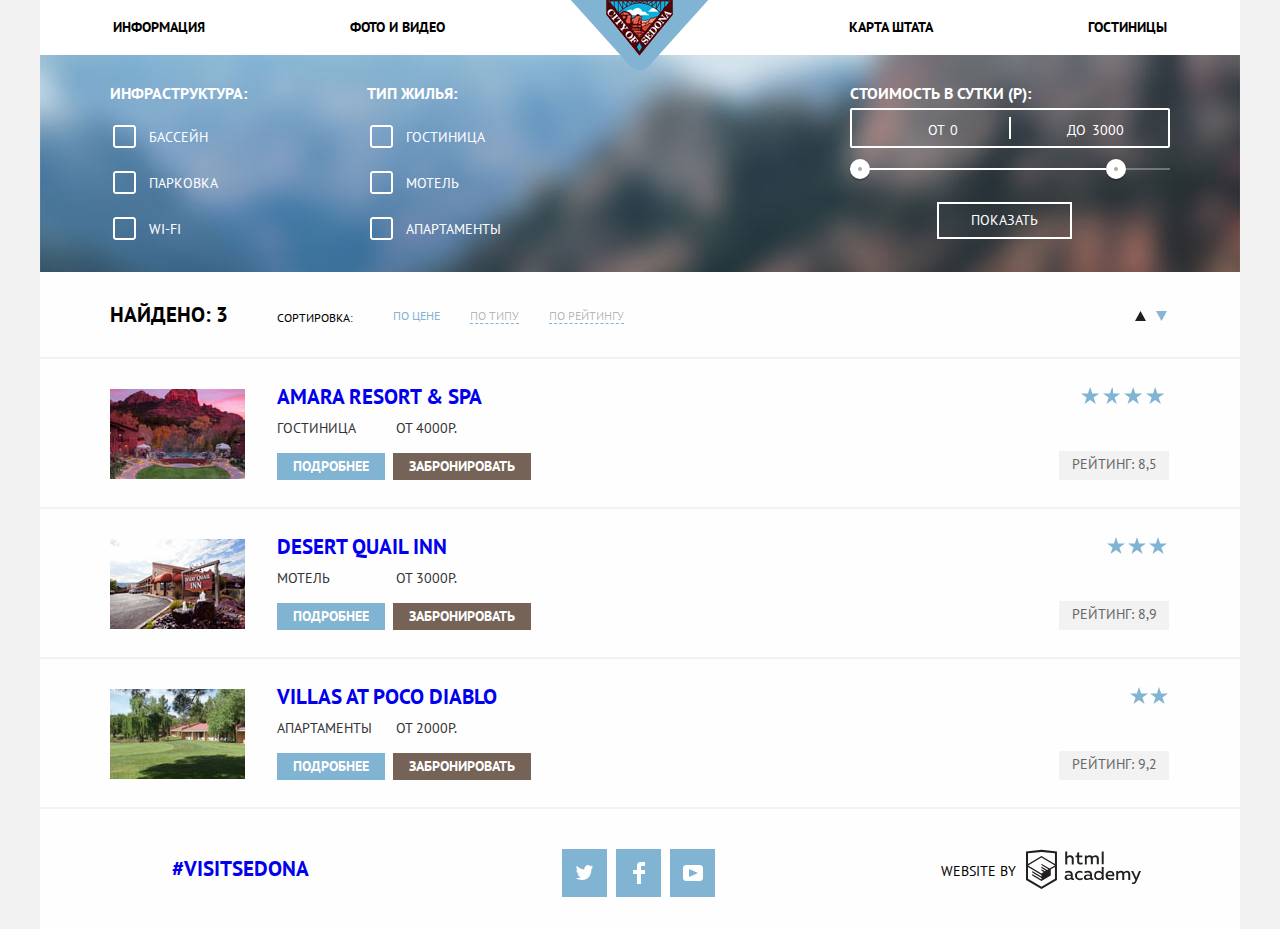
==== inner.html @ d3da5cb1 "добавил кнопку,в футере исправил,стрелку и звезды поправил" ====
<!DOCTYPE html>
  <html lang="ru">
       <head>
          <meta charset="utf-8">
           <title>HTML Academy: Седона</title>
           <link  type="text/css" href="https://fonts.googleapis.com/css?family=PT+Sans:400,700&amp;subset=cyrillic-ext" rel="stylesheet">
           <link  href="normalize/normalize.css" rel="stylesheet">
           <link  href="css/main.css" rel="stylesheet">
       </head>

      <body>
       <div class="wrapper">
        <header class="main-header">
       	 <h2 class="visually-hidden">Меню сайта</h2>
         <nav class="content-header">
            <ul class="header-nav">
              <li><a class="nav-item" href="#">Информация</a></li>
              <li><a class="nav-item nav-foto-video" href="#">Фото и видео</a></li>
              <li><a class="nav-item" href="#">Карта штата</a></li>
              <li><a class="nav-item nav-item-active">Гостиницы</a></li>
           </ul>
             <div class="header-logo">
             	<a href="index.html" aria-label="ссылка на главную страницу">
                  <img class="logo-nav" src="img/index-logo.svg" width="138" height="70" alt="Логототип"></a>
             </div>
         </nav>
        </header>
        <main class="container">
      	  <h1 class="visually-hidden">Седона лучшее место на земле!!!</h1>
           <section class="selection-hotels">
           	<h2 class="visually-hidden">Подбор гостниц в седоне</h2>
             <form class="selection-hotels-form" action="https://echo.htmlacademy.ru"  method="post">
              <fieldset class="fieldset-infrastructure-housing">
              	<legend class="selection-hotels-infrastructure">Инфраструктура:</legend>
              	 <ul class="selection-hotels-list">
              	  <li>
              	    <input type="checkbox" id="basin" name="basin" value="бассейн"><label for="basin">бассейн</label>
                  </li>
                  <li>
                    <input type="checkbox" id="parking" name="parking" value="парковка">
                    <label for="parking">парковка</label>
                   </li>
                   <li>
                    <input type="checkbox" id="wi-fi" name="wi-fi" value="wi-fi">
                    <label for="wi-fi">wi-fi</label>
                   </li>
                 </ul>
               </fieldset>
               <fieldset >
               	<legend class="selection-hotels-housing-type">Тип жилья:</legend>
               	 <ul class="selection-hotels-list">
               	   <li>
                    <input type="checkbox" id="hotel" name="hotel" value="гостиница">
               	    <label for="hotel">гостиница</label>
                   </li>
                   <li>
                    <input type="checkbox" id="motel" name="motel" value="мотель">
                    <label for="motel">мотель</label>
                   </li>
                   <li>
                    <input type="checkbox" id="apartments" name="apartments" value="апартаменты">
                    <label for="apartments">апартаменты</label>
                   </li>
                  </ul>
               </fieldset>
               <fieldset class="cost-per-day">
                 <div class="cost">Стоимость в сутки (Р):</div>
                 <div class="price-controls">
                  <label class="min-price label-cost">от <input type="text" name="min-price" value="0"></label>
                  <label class="max-price label-cost">до <input type="text" name="max-price" value="3000"></label>
                 </div>
                  <div class="range-controls">
                    <div class="scale">
                      <div class="bar"></div>
                    </div>
                    <div class="range-toggle range-toggle-min"></div>
                    <div class="range-toggle range-toggle-max"></div>
                  </div>
                 <button class="cost-btn">Показать</button>
               </fieldset>
              </form>
           </section>
           <section class="examples-hotels">
            <section class="sorting">
             <span class="find-span">Найдено: 3</span>
             <span class="sorting-span">Сортировка:</span>
             <ul class="sorting-items">
               <li><a href="#" class="sorting-price sorting-active">по цене</a></li>
               <li><a href="#" class="sorting-type">по типу</a></li>
               <li><a href="#" class="sorting-rating">по рейтингу</a></li>
               <div class="sorting-items-arrow">
                 <div class="arrow-up"></div>
                 <div class="arrow-dir"></div>
               </div>
             </ul>
            </section>
            <section class="examples-options-hotels">
             <article class="options-hotels">
             	<h2 class="visually-hidden">варинты жилья по заданным критериям</h2>
              <div class="img-options-hotels">
              	<img src="img/hotel.jpg" width="135" height="90" alt="Гостиница">
              </div>
              <div class="block-options-hotels">
                <a href="#" class="hotel-name">
              	 <h3>Amara Resort & Spa</h3>
                </a>
                <div class="options-hotels-star amara-resort-star"></div>
                <div class="options-hotels-items">
                 <div class="options-hotels-housing">гостиница</div>
                 <div class="options-hotels-price">от 4000р.</div>
                </div>
                <div class="options-hotels-btn">
                 <a class="options-btn-left" href="#">Подробнее</a>
                 <a class="options-btn-right" href="#">Забронировать</a>
                 <span class="options-hotels-rating"> Рейтинг: 8,5</span>
                </div>    
               </div>
             </article>
             <article class="options-hotels">
               <div class="img-options-hotels">
              	<img src="img/motel.jpg" width="135" height="90" alt="мотель">
               </div>
               <div class="block-options-hotels">
                  <a href="#" class="hotel-name">
                   <h3>Desert Quail Inn</h3>
                  </a>
                  <div class="options-hotels-star desert-quail-star"></div>
                  <div class="options-hotels-items">
                 <div class="options-hotels-housing">мотель</div>
                 <div class="options-hotels-price">от 3000р.</div>
                </div>
                <div class="options-hotels-btn">
                 <a class="options-btn-left" href="#">Подробнее</a>
                 <a class="options-btn-right" href="#">Забронировать</a>
                 <span class="options-hotels-rating"> Рейтинг: 8,9</span>
                </div>    
               </div>
             </article>
             <article class="options-hotels">
               <div class="img-options-hotels">
              	<img src="img/apartments.jpg" width="135" height="90" alt="апартаменты">
               </div>
               <div class="block-options-hotels">
                <a href="#" class="hotel-name">
                 <h3>Villas at Poco Diablo</h3></a>
                 <div class="options-hotels-star villas-poco-diablo-star"></div>
                <div class="options-hotels-items">
                  <div class="options-hotels-housing">апартаменты</div>
                  <div class="options-hotels-price">от 2000р.</div>
                </div>
                <div class="options-hotels-btn">
                 <a class="options-btn-left" href="#">Подробнее</a>
                 <a class="options-btn-right" href="#">Забронировать</a>
                 <span class="options-hotels-rating">Рейтинг: 9,2</span>
                </div>
               </div>
             </article>
            </section>	
         </main>
            <footer>
            <h2 class="visually-hidden">Ссылки на социальные сети</h2>
            <a class="visitsedona"  href="#">#visitsedona</a>
              <div class="social-footer">
                <a class="social-btn-tv social-btn" href="#" aria-label="twitter"><span class="visually-hidden">twitter</span></a>
                <a class="social-btn-fb social-btn" href="#" aria-label="facebook"><span class="visually-hidden">facebook</span></a>
                <a class="social-btn-yo social-btn" href="#" aria-label="youtube"><span class="visually-hidden">youtube</span></a>
              </div>
              <div class="footer-logo">
                <span class="website">website by</span>
                <a href="https://htmlacademy.ru/intensive/htmlcss"  aria-label="Сылка на сайт разработчика сайтов">
                  <svg id="Layer_1" data-name="Layer 1" xmlns="http://www.w3.org/2000/svg" width="115" height="41" viewBox="0 0 108.08 36.85"><title>logo-htmlacademy-small1</title><path d="M44.61,26.88a2,2,0,0,0,.55-0.1v1.33a3.25,3.25,0,0,1-1.18.21,1.67,1.67,0,0,1-1.67-1,4.84,4.84,0,0,1-3.14,1.08c-1.51,0-2.91-.83-2.91-2.55,0-2.13,2-2.79,3.71-2.79a11.08,11.08,0,0,1,2.17.25v-0.3c0-1-.76-1.77-2.19-1.77a7.42,7.42,0,0,0-3,.64v-1.7a10.21,10.21,0,0,1,3.19-.55c2.36,0,3.81,1.12,3.81,3.65v3a0.54,0.54,0,0,0,.49.59h0.17Zm-6.44-1.13A1.35,1.35,0,0,0,39.63,27h0.11a3.39,3.39,0,0,0,2.41-1V24.58a9.72,9.72,0,0,0-1.81-.21c-1,0-2.16.33-2.16,1.38h0Zm12.36-6.11a5,5,0,0,1,2.57.64V22a4.08,4.08,0,0,0-2.3-.7,2.75,2.75,0,1,0,0,5.49,5,5,0,0,0,2.43-.64v1.71a6.27,6.27,0,0,1-2.76.57A4.21,4.21,0,0,1,46,24.51q0-.21,0-0.41a4.32,4.32,0,0,1,4.18-4.46h0.38Zm12.17,7.24a2,2,0,0,0,.55-0.1v1.33a3.25,3.25,0,0,1-1.18.21,1.67,1.67,0,0,1-1.67-1,4.84,4.84,0,0,1-3.14,1.08c-1.51,0-2.91-.83-2.91-2.55,0-2.13,2-2.79,3.71-2.79a11.08,11.08,0,0,1,2.17.25v-0.3c0-1-.76-1.77-2.19-1.77a7.42,7.42,0,0,0-3,.64v-1.7a10.21,10.21,0,0,1,3.19-.55c2.36,0,3.81,1.12,3.81,3.65v3a0.54,0.54,0,0,0,.49.59h0.17Zm-6.44-1.13A1.35,1.35,0,0,0,57.73,27h0.11a3.39,3.39,0,0,0,2.41-1V24.58a9.72,9.72,0,0,0-1.81-.21c-1.06,0-2.16.33-2.16,1.38h0ZM73,16V28.2H71.35V26.88a3.88,3.88,0,0,1-3.19,1.54,4.4,4.4,0,0,1,0-8.78,3.81,3.81,0,0,1,3,1.3V16H73Zm-4.53,5.22a2.76,2.76,0,1,0,0,5.52A2.86,2.86,0,0,0,71.15,25V23A2.91,2.91,0,0,0,68.49,21.27ZM79,19.64c3.31,0,4.46,2.68,3.92,5.09H76.7c0.21,1.5,1.67,2.11,3.19,2.11a6.11,6.11,0,0,0,2.64-.59v1.6a7.14,7.14,0,0,1-3,.57C77,28.42,74.78,27,74.78,24a4.18,4.18,0,0,1,4-4.39H79Zm0.09,1.54a2.28,2.28,0,0,0-2.44,2.1v0.06H81.3A2,2,0,0,0,79.13,21.18Zm5.73,7V19.87h1.65v1a3.81,3.81,0,0,1,2.78-1.27A2.86,2.86,0,0,1,91.89,21a4.12,4.12,0,0,1,2.91-1.33A3.06,3.06,0,0,1,98,23V28.2h-1.9V23.05a1.59,1.59,0,0,0-1.42-1.75H94.42a2.8,2.8,0,0,0-2.07,1.12V28.2h-1.9V23.05A1.59,1.59,0,0,0,89,21.31H88.8a3,3,0,0,0-2.21,1.29v5.63H84.86Zm21.31-8.33h1.9l-3.91,9.46c-0.9,2.17-2.09,2.86-3.35,2.86a4.76,4.76,0,0,1-1.1-.14V30.46a2.86,2.86,0,0,0,.85.12c0.9,0,1.58-.64,2.07-1.9l0.17-.42-4-8.4h2l2.86,6.29ZM38.73,1.46V6.22a3.81,3.81,0,0,1,2.7-1.14,3.25,3.25,0,0,1,3.44,3.4v5.15H43V8.72a1.81,1.81,0,0,0-1.61-2h-0.3a2.93,2.93,0,0,0-2.32,1.39v5.52h-1.9V1.46h1.9ZM49.94,2.31v3h3V6.91h-3v3.81c0,1.1.5,1.46,1.58,1.46a4.49,4.49,0,0,0,1.69-.33v1.6A6.8,6.8,0,0,1,51,13.8a2.55,2.55,0,0,1-2.86-2.74V6.89H46.58V5.26h1.5V2.74Zm5.4,11.31V5.28H57v1A3.81,3.81,0,0,1,59.77,5a2.86,2.86,0,0,1,2.6,1.33A4.12,4.12,0,0,1,65.28,5,3.06,3.06,0,0,1,68.44,8.4v5.21h-1.9V8.46a1.59,1.59,0,0,0-1.42-1.75H64.89a2.8,2.8,0,0,0-2.07,1.12v5.78h-1.9V8.46A1.59,1.59,0,0,0,59.5,6.71H59.27A3,3,0,0,0,57.06,8v5.63H55.34ZM71.17,1.45H73V13.6H71.17V1.45ZM14.71,0H14.55L0,1.54V28.21l14.55,8.66,14.55-8.66V1.54Zm12.5,27.1L14.55,34.64,1.9,27.12V16.18l12.59,7.5V25L5.86,19.9v1.31l8.68,5.21v1.39L5.87,22.65V24l8.68,5.21,8.75-5.24V18.31L27.2,16V27.12Zm0-12.53-3.48,2-1.6,1L14.51,13v1.31L21,18.23H21l-0.14.09-1,.54-5.37-3.2V17l4.24,2.52-1,.67-3.2-1.9v1.31l2.1,1.24L14.5,22.1,2,14.65,14.51,7.11Zm0-1.32L14.49,5.76,1.91,13.25v-10L14.56,1.92,27.21,3.25v10h0Z" transform="translate(0 -0.02)" fill="#231f20"/></svg>
                </a>
              </div>
          </footer>
        </div>
      </body>
  </html>
---- css/main.css ----
body {
		font-family: "PT Sans", Arial, sans-serif;
		text-transform: uppercase;
		background-color: #f2f2f2;
		margin: 0;
		padding: 0;
	}
	a {
	    text-decoration: none 
	}
	.wrapper {
		margin-left: auto;
		margin-right: auto;
		width: 1200px;
		position: relative;

	}
	.visually-hidden {
		display: none;
    }
	.content-header {
		position: relative;
		background-color: #ffffff;
		display: flex;
	    justify-content: space-around;
	    
	}
	.content-header a {
		font-size: 14px;
		line-height: 26px;
		font-weight: bold;
		color: #000000;
		
	}
	.header-nav {
		list-style: none;
		display: flex;
	    justify-content: space-between;
	    width: 1055px;
	    min-height: 55px;
	    padding: 0;
	    margin: 0;
	    padding-top: 14px;
	    box-sizing: border-box;
	}
	.nav-foto-video {
		margin-right: 249px;
		margin-left: -10px;

	}
	.nav-information {
		margin-right: -6px;
	}
	.nav-map {
		margin-left: -22px;
	}
	.header-logo {
		position: absolute;
		z-index: 100;
	}
		
	.nav-item:hover {
		color: #81b3d2;
	}
	.nav-item:active {
		color: rgba(0, 0, 0, 0.3);
	}
	.nav-item-active {
		color: #766357;
	}
	
	.container {
		position: relatie;
	}
	.main-logos {
		background-image: url(../img/background.jpg);
		background-repeat: no-repeat;
		background-position: 0 -55px;
        display: flex;
	    justify-content:center;
	    flex-direction: column;
	    min-height: 510px;

	}

	.main-logos::after {
		content: "";
		display: block;
		width: 1200px;
		height: 57px;
		position: absolute;
		background: url(../img/shape.png);
		top:505px;
	}
    .main-logos img {
    	margin-left: auto;
    	margin-right: auto;
    	margin-bottom: 90px;
    	margin-top: 75px; 

    }
	.main-text {
		background-color: #ffffff;
		text-align: center;
		min-height: 170px;
		padding-top: 14px;
		margin-top: -10px;
		box-sizing: border-box;
	}
	.main-text p {
		color: #333333;
		font-size: 14px;
		line-height: 21px;
		margin-bottom: 50px;

	}
	.main-text h2 {
		font-size: 21px;
		line-height: 26px;
		font-weight: bold;
		padding-top: 32px;
		padding-bottom: 12px;
		box-sizing: border-box;
	}
	.advantages {
		margin: 0;
		padding: 0;
	}
	.advantages-block {
        display: flex;
       
	}

	
	.advantages-block-item {
		background-color: #81b3d2;
		width: 400px;
		min-height: 255px;
		box-sizing: border-box;
		text-align: center;
		padding-top: 25px;

		
	}
	.advantages-block-img {
		line-height: 0;
	}
	.advantages-block-item h3 {
		color: #ffffff;
		font-size: 21px;
		line-height: 22px;
		font-weight: bold;
		text-align: center;
		display: block;
		width: 151px;
		margin-left: 123px;
	}
	.advantages-block-item p {
		font-size: 14px;
		line-height: 21px;
		font-weight: normal;
		color: #ffffff;
		margin-top: 21px;

	}
	.advantages-block-item b {
		font-size: 14px;
		line-height: 21px;
		font-weight: normal;
		color: #ffffff;
		display: block;
		 margin-top: 26px;
	}
	
	
	.advantages-lower {
		background-color: #eeeeee;
    }
    .advantages-lower h3{
    	color: #000000;
    	margin-top: 22px;
    }
    .advantages-lower p {
    	color: #333333;
    	display: block;
    	width: 280px;
    	text-align: center;
    	margin-left: 60px;
    	margin-top: 19px;
    }
    .advantages-lower b {
    	color: #333333;
    }

	.comfort {
		
		margin: 0;
		padding: 0;
		display: flex;
	
	}
	.comfort-services {
		background-color: #ffffff;
		width: 400px;
		min-height: 330px;
		text-align: center;
		box-sizing: border-box;
		padding-top: 160px;
		position: relative;
	}
	.comfort-services h3 {
		margin-top: 3px;
		font-weight: bold;
		font-size: 21px;
	}

	.comfort-services p { 
		color: #333333;
		font-size: 14px;
		line-height: 21px;
		margin-top: 20px;
		text-align: center;
		display: block;
		width: 290px;
		margin-left: 53px;
		

	}
	.icon-home::before {
		content: "";
		position: absolute;
		background: url(../img/icon-1.svg) no-repeat;
		width: 75px;
		height: 72px;
		left: 160px;
		top: 60px;
		display: block;		
    }
    .icon-food::before {
    	content: "";
		position: absolute;
		background: url(../img/icon-3.svg) no-repeat;
		width: 75px;
		height: 72px;
		left: 162px;
		top: 60px;
		display: block;		
    }
    .icon-souvenirs::before {
    	content: "";
		position: absolute;
		background: url(../img/icon-2.svg) no-repeat;
		width: 75px;
		height: 76px;
		left: 166px;
		top: 56px;
		display: block;		
    }

	.travel-date {
		display: flex;
		margin: 0;
		padding: 0;
		background-color: #ffffff;
		min-height: 290px;
		justify-content: space-between;
		flex-direction: column;
		align-items: center;
		
	}
	.travel-date-item {
		background-color: #ffffff;
	    text-align: center;
	    
	    
	}
    .travel-date-item p {
    	color: #333333;
    	font-size: 14px;
		line-height: 21px;
		
    }
    .travel-date-item h3 {
    	font-size: 30px;
		line-height: 36px;
		font-weight: bold;
		margin-top: 54px;
        margin-bottom: 26px;
    }
    .travel-date-btn {

    	background-color: #766357;
    	color: #ffffff;
    	height: 84px;
    	width: 569px;
    	padding: 0;
    	text-align: center;
    	box-sizing: border-box;
    	border: none;
        text-transform: uppercase;
    	font-size: 21px;
    	line-height: 26px;
    }
    .map {
    	line-height: 0;
    	max-height: 474px;
    	
    }
   
    footer {
    	background-color: rgba(255, 255, 255, 0.9);
    	min-height: 120px;
    	width: 1200px;
    	display: flex;
        justify-content: space-between;
    	align-items: center;
    	position: absolute;
    	z-index: 100;
    	bottom: -120px;
    	left: 0;
    	
    }
    .social-footer {
    	margin-left: 74px;
    	margin-top: 11px;
    	width: 200px;
    }
    .social-footer a {
    	width: 45px;
    	height: 48px;
    	background-color: #81b3d2;
    	display: inline-block;
    	margin-right: 5px;
    }
    .social-footer a:hover {
    	background-color: #689fc1;
    }
    .social-footer a:active {
    	background-color: #5496bd;
    }
    .social-btn {
    	width: 20px;
    	height: 20px;
    } 
    .social-btn-tv {
    	background: url(../img/twitter.svg) no-repeat center;
    	
    }
    .social-btn-fb {
    	background: url(../img/fb-icon.svg)   no-repeat center;
    	
    }
    .social-btn-yo {
    	background: url(../img/youtube.svg) no-repeat center;
    	
    }
    .visitsedona  {
    	font-weight: bold;
    	font-size: 21px;
    	line-height: 26px;
    	margin-left: 132px;
    }
    .website {
    	font-size: 14px;
    	line-height: 26px;
    	margin-right: 10px;
    }
    .footer-logo {
    	display: flex;
    	align-items: center;
    	margin-top: 5px;
    	margin-right: 99px;
    }
    
    .footer-logo path:hover {
    	fill: #81b3d2;
    }
   
    .footer-logo path:active {
    	fill: #c6c4c5;
    }
   
    .popup {
    	background-color: #ffffff;
    	position: absolute;
    	z-index: 1000;
    	top: 2164px;
    	margin: 0;
    	padding: 0;
    	left: 1%; 
        right: 1%;
        margin: auto;
    	box-sizing: border-box;
    	width: 569px;
    	height: 395px;
    }
    .popup-item {
    	list-style: none;
    	margin: 0;
    	padding-left: 58px;
    	position: relative;
    }
    .popup-forma {
    	margin-top: 60px;
    }
    

   
    input::before {
    	content: "";
        position: absolute;
        left: 485px;
        z-index: 1;
        background: url(../img/calendar.svg) no-repeat;
        width: 24px;
        height: 24px;
    }
    .popup label {
    	font-size: 14px;
    	line-height: 26px;
    	font-weight: bold;
    }
     .popup-adults {
    	padding-left: 56px;
    	
    }
    .popup-children {
    	padding-left: 50px;
    }
    input[type="date"] {
    	background-color: #f2f2f2;
    	border: none;
    	width: 345px;
    	height: 38px;
    	margin-left: 20px;
    	margin-bottom: 30px;

    	
    }
    input[type="number"] {
    	background-color: #f2f2f2;
    	border: none;
    	width: 113px;
    	height: 38px;
    	text-align: center;
    	
    }
    .input-adults {
    	margin-left: 40px;
    }
    .input-children {
    	margin-left: 24px;
    }
    .popup-button {
    	color: #ffffff;
    	font-size: 21px;
    	line-height: 26px;
    	text-transform: uppercase;
    	font-weight: bold;
    	background-color: #81b3d2;
    	border: none;
    	margin-top: 52px;
    	width: 457px;
    	height: 58px;
    	margin-left: 58px;



    }
    .options-btn-right:hover,.travel-date-btn:hover {
    	background-color: #604e43;
    }
    .options-btn-right:active,.travel-date-btn:active {
    	background-color: #503e33;
    	color: rgba(255, 255, 255, 0.3);
    }
  
    input:hover {
    	background-color: #ebebeb;
    }
    input:focus {
    	outline: 2px solid #eeeeee;
    	background-color: #ffffff;
    }
    .options-btn-left:hover,.popup-button:hover {
    	background-color: #669ec0;
    }
    .options-btn-left:active,.popup-button:active {
    	background-color: #5496bd;
    	color: rgba(255, 255, 255, 0.3);
    }
   
    .selection-hotels {
    	margin: 0;
    	padding: 0;
    	min-height: 217px;
        background: url(../img/filter-background.jpg )  no-repeat;
    	background-size: 1200px 562px;
    	background-color: #cacaca;

    }
    .selection-hotels-form {
    	margin: 0;
    	padding: 0;
    	display: flex;
    	padding-top: 28px;
    	box-sizing: border-box;

    }
    .selection-hotels-list	{
    	list-style: none;
    	width: 200px;
    	margin-top: 20px;
    	padding-left: 39px;
    	margin-right: 16px;
    	
    }
    .selection-hotels-list li {
    	margin-bottom: 20px;

    }
    fieldset {
        border: none;
        padding: 0;
    }
    .fieldset-infrastructure-housing {
    	padding-left: 70px;
    	margin: 0;
    	
    }
    .selection-hotels legend {
    	font-size: 16px;
    	line-height: 21px;
    	color: #ffffff;
    	font-weight: bold;
    }
    .selection-hotels-form label {
    	font-size: 14px;
    	line-height: 21px;
    	color: #ffffff;
    	font-weight: normal;
    }
    input[type="checkbox"] {
    	display: none;
    }
    .selection-hotels-list label {
    	
    	font-size: 14px;
    	line-height: 26px;
        position: relative;
        cursor: pointer;
    }
     .selection-hotels-list label::before {
        content: "";
        position: absolute;
        top: -3px;
        left: -36px;
        z-index: 1;
        background: url(../img/checkbox-off.svg) no-repeat;
        width: 24px;
        height: 24px;
    }
    input[type="checkbox"]:checked ~ label::before {
        width: 24px;
        height: 24px;
        background: url(../img/checkbox-on.svg) no-repeat;
    }
    label:disabled {
    	width: 24px;
        height: 24px;
        background: url(../img/checkbox-off-disabled.svg) no-repeat;
    }
    input[type="checkbox"]:checked ~ label:disabled {
        width: 24px;
        height: 24px;
        background: url(../img/checkbox-off-checked-disabled.svg) no-repeat;
        
    }
    .cost {
    	margin-bottom: 4px;
    	color: #ffffff;
    	font-weight: bold;
    	text-align: left;
    }
    .cost-per-day {
    	margin-left: auto;
    	margin-right: 70px;
    	width: 320px;
    	font-size: 16px;
        line-height: 21px;
        text-align: center;
    }
    .filter-range {
        width: 330px;
        color: #ffffff;
        text-transform: uppercase;
    }
    .price-controls {
        position: relative;
        height: 36px;
        margin-bottom: 20px;
        font-size: 0;
        border: 2px solid #ffffff;
        border-radius: 2px;
    }

    .price-controls::after {
        content: "";
        position: absolute;
        top: 50%;
        left: 50%;
        width: 2px;
        height: 22px;

        background: #ffffff;
        transform: translate(-50%, -50%);
}

    .price-controls label {
        display: inline-block;
        font-size: 14px;
        line-height: 38px;
        vertical-align: top;
        cursor: pointer;
    }

    .price-controls .min-price,
    .price-controls .max-price {
        width: 90px;
        padding-left: 50px;
    }

    .price-controls input {
        width: 50px;
        margin: 0;
        color: inherit;
        font: inherit;
        background: none;
        border: none;
    }

    .range-controls {
        position: relative;
        margin-bottom: 32px;
    }

    .range-controls .scale {
        height: 2px;
        background: rgba(255, 255, 255, 0.3);
    }

    .range-controls .bar {
        width: 80%;
        height: 2px;

        background: #ffffff;
    }

    .range-toggle {
        position: absolute;
        top: -9px;
        width: 4px;
        height: 4px;
        background: #ababab;
        border: 8px solid #ffffff;
        border-radius: 50%;
        box-shadow: 0 2px 1px 0 rgba(0, 1, 1, 0.2);
        cursor: pointer;
    }

    .range-toggle:hover {
        background: #1c4f80;
    }

    .range-toggle-min {
        left: 0;
    }

    .range-toggle-max {
        left: 80%;
    }
    .cost-less,.cost-larger {
    	font-size: 14px;
    	line-height: 21px;
    	color: #ffffff;
    }
    .cost-btn {
    	font-size: 14px;
    	line-height: 21px;
    	color: #ffffff;
    	text-transform: uppercase;
    	border: 2px solid #ffffff;
    	background: transparent;
    	padding-left: 32px;
    	padding-right: 32px;
    	padding-top: 6px;
    	padding-bottom: 6px;
    	margin-right: 12px;
    	box-sizing: border-box; 
    }
    .cost-btn:hover {
    	color: #000000;
    	background-color: #ffffff;
    }
    .examples-hotels {
    	margin: 0;
    	padding: 0;
    	background-color: #fefefe;

    }
    .sorting {
    	min-height: 85px;
    	border-bottom: 2px solid #f2f2f2;
    	display: flex;
    	justify-content: flex-start;
    	align-items: center;

    }
    .find-span {
    	font-size: 21px;
    	line-height: 26px;
    	font-weight: bold;
    	padding-left: 70px;
    	white-space: nowrap;
    	width: 110px;
    }
    .sorting-span {
    	font-size: 12px;
    	line-height: 18px;
    	margin-left: 57px;
        margin-top: 7px;
    }
    .sorting-items {
    	list-style: none;
        width: 100%;
        padding-top: 1px;
    	display: flex;
    	justify-content: space-between;
    }
    .sorting-items a {
    	font-size: 12px;
    	line-height: 18px;
    	color: rgba(0, 0, 0, 0.3);
    	border-bottom: 1px dashed #81b3d2;
    	margin-right: 30px;
    }
     
    .sorting-items a:hover {
    	border-bottom: 1px dashed #81b3d2;
    	color: #81b3d2;
    }
    .sorting-items a:active {
    	color: #000000;
    }
    .sorting-items-arrow {
    	width: 40px;
    	height: 11px;
    	display: flex;
    	margin-left: auto;
    	padding-top: 6px;
    	padding-right: 65px;
    }
    .sorting-active:first-child {
    	border: none;
    	color: #81b3d2 ;
    }
    .sorting-active:first-child:hover {
    	border: none;
    }
    .arrow-up {
    	background: url(../img/icon-up-dir.svg) no-repeat;
    	width: 11px;
    	height: 11px;
    	margin-right: 10px;
    }
    .arrow-dir {
        background: url(../img/icon-down-dir.svg) no-repeat;
    	width: 11px;
    	height: 11px;
    }
    .sorting-active {
    	color: #81b3d2;
    }
    .examples-options-hotels {
    	display: flex;
    	flex-direction: column;
    	box-sizing: border-box;
    }
    .options-hotels {
    	min-height: 150px;
    	display: flex;
    	border-bottom: 2px solid #f2f2f2;
    	padding-left: 70px;
    	box-sizing: border-box;
    	
    }
    .img-options-hotels {
    	margin-top: 30px;
    }
    .block-options-hotels {
    	margin-left: 32px;
    	position: relative;
    }
    .hotel-name h3 {
    	font-size: 21px;
		line-height: 26px;
		font-weight: bold;
		margin-bottom: 0px;
        margin-top: 25px;
    }
    .hotel-name h3:hover {
    	color: #81b3d2;
    }
    .hotel-name h3:active {
    	color: rgba(0, 0, 0, 0.3);
    }
    .options-hotels-items {
    	display: flex;
    	margin-top: 8px;
    	margin-bottom: 8px;
    	width: 180px;

    }
    .options-hotels-star {
    	
    	height: 17px;
    	background: url(../img/star.svg) space;
    	position: absolute;
    	left: 810px;
    	top: 28px;
    }
    .amara-resort-star {
    	width: 83px;
    	left: 804px;
    }
    .desert-quail-star {
    	width: 60px;
    	left: 830px;
    }
    .villas-poco-diablo-star {
    	width: 38px;
    	left: 853px;
    }

   .options-hotels-price {
   	    margin-left: auto;
    }

    .options-hotels-housing,.options-hotels-price  {
    	font-size: 14px;
    	line-height: 21px;
    	color:#333333;
    	font-weight: normal;
    	
    }
    .options-hotels-btn {
    	display: flex;
    	width: 965px;

    }
    .options-btn-left {
    	font-size: 14px;
    	line-height: 21px;
    	font-weight: bold;
    	text-decoration: none;
    	color: #ffffff;
    	text-align: center;
    	vertical-align: middle;
    	background-color: #81b3d2;
    	margin-top: 6px;
    	padding-left: 16px;
    	padding-right: 16px;
    	padding-top: 3px;
    	padding-bottom: 3px;
    	box-sizing: border-box;
        
     }
    .options-btn-right {
    	font-size: 14px;
    	line-height: 21px;
    	font-weight: bold;
    	text-decoration: none;
    	text-align: center;
    	vertical-align: middle;
    	color: #ffffff;
    	background-color: #766357;
    	margin-left: 8px;
    	margin-top: 6px;
    	padding-left: 16px;
    	padding-right: 16px;
    	padding-top: 3px;
    	padding-bottom: 3px;
    	

    }
    .options-hotels-rating {
    	font-size: 14px;
    	line-height: 21px;
    	font-weight: normal;
    	color: #666666;
    	text-align: center;
    	background-color: #f2f2f2;
    	margin-left: auto;
    	margin-right: 73px;
    	margin-top: 4px;
    	padding-top: 3px;
        width: 110px;
        
    }
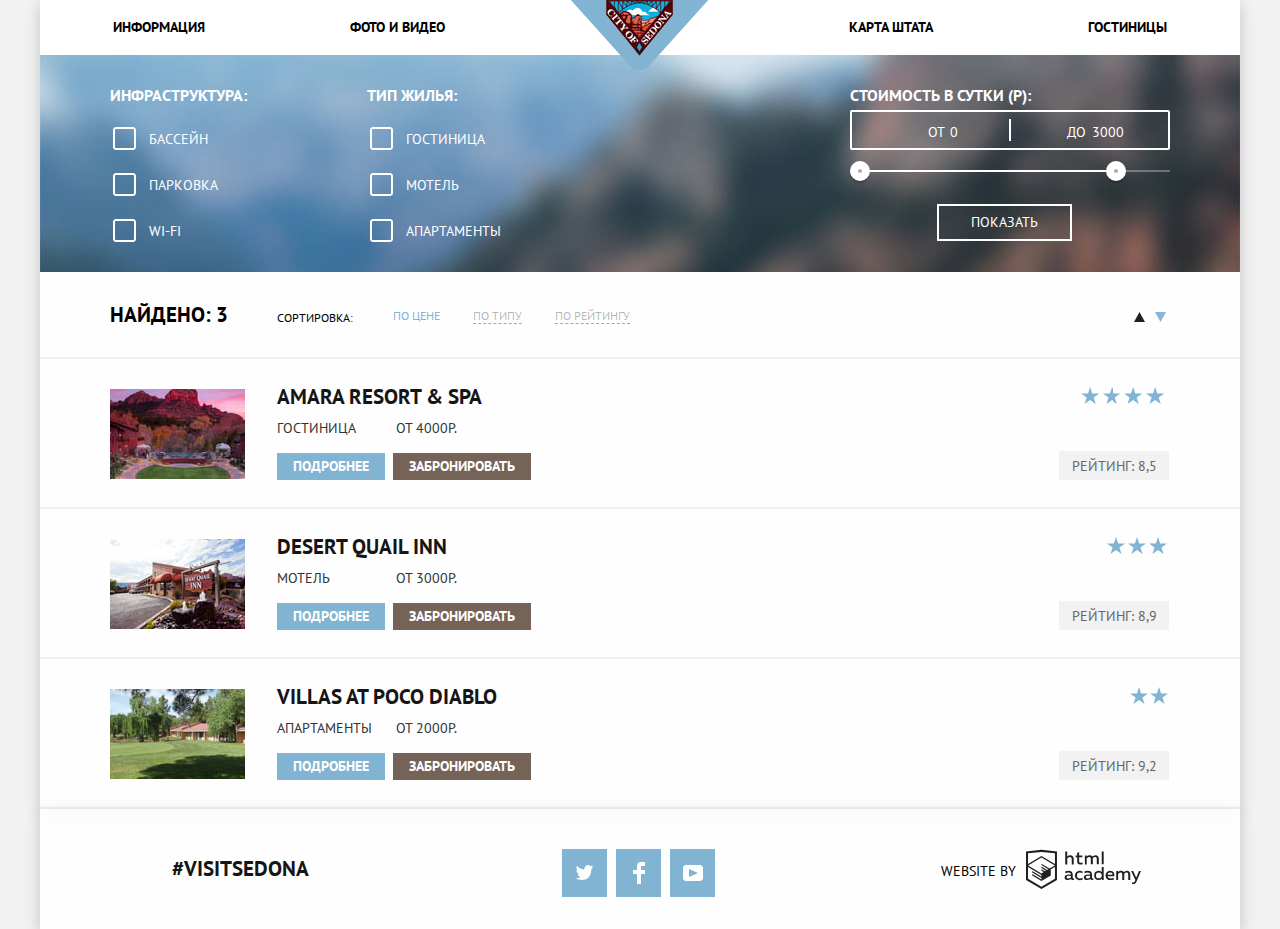
==== commit 234b11f0: "оформил попап и карту" ====
--- a/inner.html
+++ b/inner.html
@@ -88,11 +88,12 @@
                <li><a href="#" class="sorting-price sorting-active">по цене</a></li>
                <li><a href="#" class="sorting-type">по типу</a></li>
                <li><a href="#" class="sorting-rating">по рейтингу</a></li>
-               <div class="sorting-items-arrow">
-                 <div class="arrow-up"></div>
-                 <div class="arrow-dir"></div>
-               </div>
              </ul>
+             <ul class="sorting-items-arrow">
+               <li class="arrow-up"></li>
+               <li class="arrow-dir"></li>
+             </ul>
+            </section>
             </section>
             <section class="examples-options-hotels">
              <article class="options-hotels">
--- a/css/main.css
+++ b/css/main.css
@@ -13,6 +13,7 @@
 		margin-right: auto;
 		width: 1200px;
 		position: relative;
+		box-shadow: 0px 5px 15px rgba(0, 1, 1, 0.2);
 
 	}
 	.visually-hidden {
@@ -57,6 +58,8 @@
 	.header-logo {
 		position: absolute;
 		z-index: 100;
+		top: 0;
+		left: 531px;
 	}
 		
 	.nav-item:hover {
@@ -128,11 +131,8 @@
 	}
 	.advantages-block {
         display: flex;
-       
-	}
-
-	
-	.advantages-block-item {
+    }
+    .advantages-block-item {
 		background-color: #81b3d2;
 		width: 400px;
 		min-height: 255px;
@@ -272,7 +272,6 @@
 		background-color: #ffffff;
 	    text-align: center;
 	    
-	    
 	}
     .travel-date-item p {
     	color: #333333;
@@ -288,8 +287,7 @@
         margin-bottom: 26px;
     }
     .travel-date-btn {
-
-    	background-color: #766357;
+        background-color: #766357;
     	color: #ffffff;
     	height: 84px;
     	width: 569px;
@@ -305,6 +303,9 @@
     	line-height: 0;
     	max-height: 474px;
     	
+    }
+    iframe {
+    	border: none;
     }
    
     footer {
@@ -318,6 +319,7 @@
     	z-index: 100;
     	bottom: -120px;
     	left: 0;
+    	box-shadow: 0px 5px 15px rgba(0, 1, 1, 0.2);
     	
     }
     .social-footer {
@@ -357,6 +359,7 @@
     .visitsedona  {
     	font-weight: bold;
     	font-size: 21px;
+    	color: #151515;
     	line-height: 26px;
     	margin-left: 132px;
     }
@@ -398,55 +401,62 @@
     	list-style: none;
     	margin: 0;
     	padding-left: 58px;
-    	position: relative;
+
+    	
     }
     .popup-forma {
-    	margin-top: 60px;
-    }
-    
-
-   
-    input::before {
-    	content: "";
-        position: absolute;
-        left: 485px;
-        z-index: 1;
-        background: url(../img/calendar.svg) no-repeat;
-        width: 24px;
-        height: 24px;
+        margin-top: 60px;
     }
     .popup label {
     	font-size: 14px;
     	line-height: 26px;
     	font-weight: bold;
+    	position: relative;
+
     }
      .popup-adults {
     	padding-left: 56px;
+    	position: relative;
     	
     }
     .popup-children {
     	padding-left: 50px;
-    }
-    input[type="date"] {
+
+    }
+    .popup-date-input {
     	background-color: #f2f2f2;
     	border: none;
     	width: 345px;
     	height: 38px;
-    	margin-left: 20px;
+    	padding: 0;
+        margin-left: 18px;
     	margin-bottom: 30px;
-
-    	
-    }
-    input[type="number"] {
+    	
+    }
+    
+    .popup-number-adults {
     	background-color: #f2f2f2;
     	border: none;
     	width: 113px;
     	height: 38px;
+    	padding: 0;
+    	margin-left: 39px;
     	text-align: center;
-    	
+    	position: relative;
+
+    	
+    }
+    .popup-number-children {
+    	background-color: #f2f2f2;
+    	border: none;
+    	width: 113px;
+    	height: 38px;
+    	padding: 0;
+    	margin-left: 24px;
+    	text-align: center;
     }
     .input-adults {
-    	margin-left: 40px;
+    	margin-left: 24px;
     }
     .input-children {
     	margin-left: 24px;
@@ -459,14 +469,37 @@
     	font-weight: bold;
     	background-color: #81b3d2;
     	border: none;
+    	box-sizing: border-box;
     	margin-top: 52px;
     	width: 457px;
     	height: 58px;
-    	margin-left: 58px;
-
-
-
-    }
+    	margin-left: 57px;
+    	padding-left: 4px;
+    }
+    .popup-calendar-arrival {
+    	position: absolute;
+    	left: 484px;
+        top: 69px;
+
+    }
+    .popup-calendar-departure {
+    	position: absolute;
+    	left: 484px;
+    	top: 136px;
+
+    }
+    .popup-calendar-arrival path, .popup-calendar-departure path {
+    	fill: #cacaca;
+    }
+
+    .popup-calendar-arrival path:active, .popup-calendar-departure path:active {
+    	fill: #81b3d2;
+
+    }
+    .popup-calendar-arrival path:hover, .popup-calendar-departure path:hover {
+    	fill: #000000;
+    }
+    
     .options-btn-right:hover,.travel-date-btn:hover {
     	background-color: #604e43;
     }
@@ -474,7 +507,43 @@
     	background-color: #503e33;
     	color: rgba(255, 255, 255, 0.3);
     }
-  
+    .minus {
+    	position: absolute;
+    	left: 180px;
+        top: -9px;
+    	color: #a9a9a9;
+    	font-size: 40px;
+    }
+    .plus {
+        position: absolute;
+        left: 255px;
+        top: -5px;
+        color: #a9a9a9;
+        font-size: 27px;
+    }
+    .minus-2 {
+    	position: absolute;
+        left: 126px;
+        top: -8px;
+        color: #a9a9a9;
+    	font-size: 40px;
+
+    }
+    .plus-2 {
+    	position: absolute;
+        left: 201px;
+        top: -5px;
+        color: #a9a9a9;
+        font-size: 27px;
+    }
+
+    .minus:hover, .plus:hover, .minus-2:hover, .plus-2:hover {
+        color: #000000;
+    }
+
+    .minus:active, .plus:active, .minus-2:active, .plus-2:active {
+        color: #81b3d2;
+    }
     input:hover {
     	background-color: #ebebeb;
     }
@@ -503,7 +572,7 @@
     	margin: 0;
     	padding: 0;
     	display: flex;
-    	padding-top: 28px;
+    	padding-top: 30px;
     	box-sizing: border-box;
 
     }
@@ -652,7 +721,6 @@
     .range-controls .bar {
         width: 80%;
         height: 2px;
-
         background: #ffffff;
     }
 
@@ -734,6 +802,7 @@
     	list-style: none;
         width: 100%;
         padding-top: 1px;
+        margin-right: 434px;
     	display: flex;
     	justify-content: space-between;
     }
@@ -753,10 +822,12 @@
     	color: #000000;
     }
     .sorting-items-arrow {
+    	list-style: none;
     	width: 40px;
     	height: 11px;
     	display: flex;
     	margin-left: auto;
+    	margin-right: 9px;
     	padding-top: 6px;
     	padding-right: 65px;
     }
@@ -785,6 +856,7 @@
     	display: flex;
     	flex-direction: column;
     	box-sizing: border-box;
+    	background-color: #fefefe;
     }
     .options-hotels {
     	min-height: 150px;
@@ -805,6 +877,7 @@
     	font-size: 21px;
 		line-height: 26px;
 		font-weight: bold;
+		color: #151515;
 		margin-bottom: 0px;
         margin-top: 25px;
     }
@@ -903,7 +976,7 @@
     	margin-left: auto;
     	margin-right: 73px;
     	margin-top: 4px;
-    	padding-top: 3px;
+    	padding-top: 5px;
         width: 110px;
         
     }
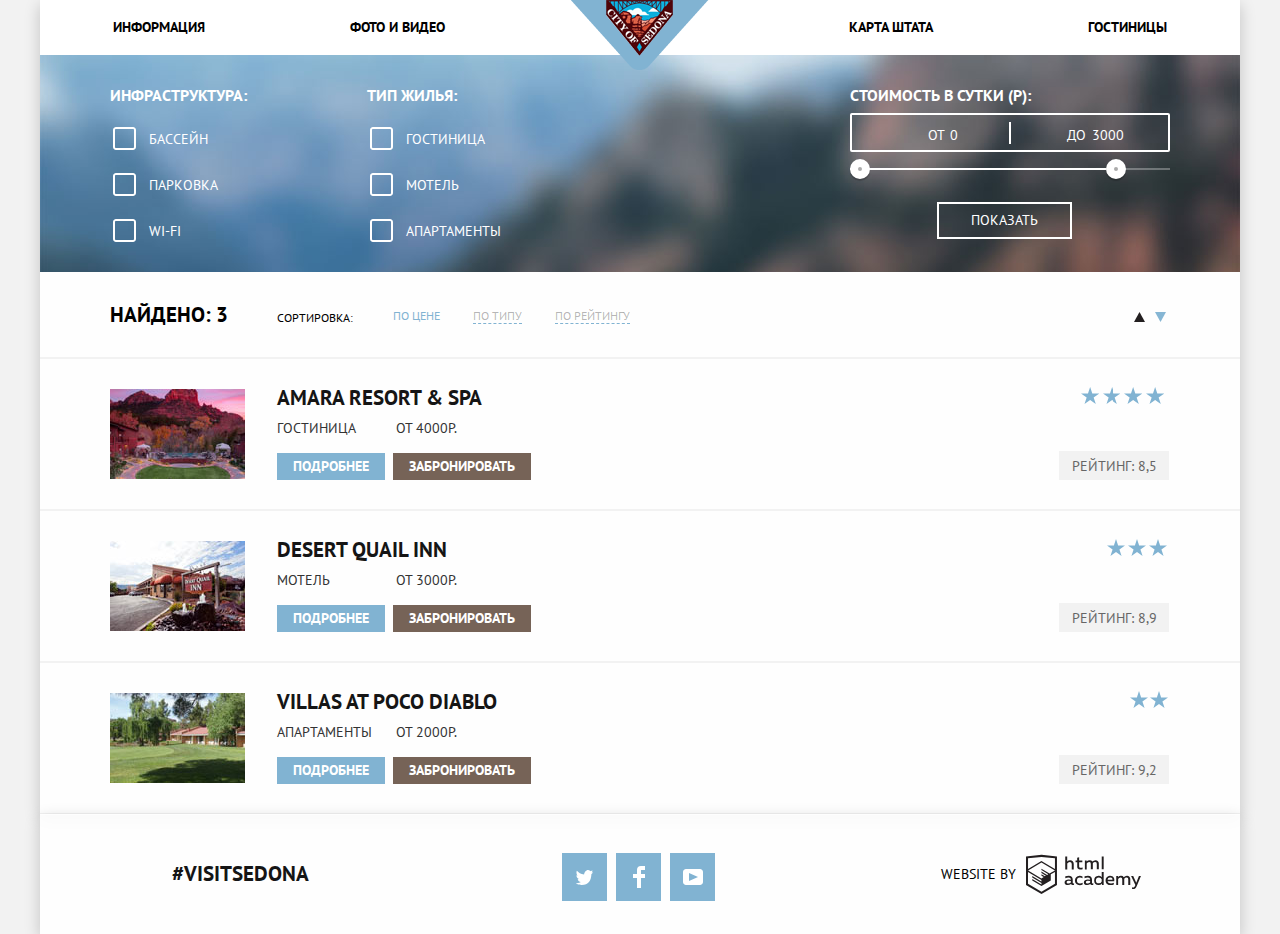
==== commit fcab4ad9: "проверка" ====
--- a/inner.html
+++ b/inner.html
@@ -102,9 +102,9 @@
               	<img src="img/hotel.jpg" width="135" height="90" alt="Гостиница">
               </div>
               <div class="block-options-hotels">
-                <a href="#" class="hotel-name">
-              	 <h3>Amara Resort & Spa</h3>
-                </a>
+                <h3><a href="#" class="hotel-name">Amara Resort & Spa</a>
+                </h3>
+                
                 <div class="options-hotels-star amara-resort-star"></div>
                 <div class="options-hotels-items">
                  <div class="options-hotels-housing">гостиница</div>
@@ -122,9 +122,10 @@
               	<img src="img/motel.jpg" width="135" height="90" alt="мотель">
                </div>
                <div class="block-options-hotels">
-                  <a href="#" class="hotel-name">
-                   <h3>Desert Quail Inn</h3>
-                  </a>
+                  
+                   <h3><a href="#" class="hotel-name">Desert Quail Inn</a>
+                   </h3>
+                  
                   <div class="options-hotels-star desert-quail-star"></div>
                   <div class="options-hotels-items">
                  <div class="options-hotels-housing">мотель</div>
@@ -142,8 +143,9 @@
               	<img src="img/apartments.jpg" width="135" height="90" alt="апартаменты">
                </div>
                <div class="block-options-hotels">
-                <a href="#" class="hotel-name">
-                 <h3>Villas at Poco Diablo</h3></a>
+                <h3>
+                  <a href="#" class="hotel-name">Villas at Poco Diablo</a>
+                </h3>
                  <div class="options-hotels-star villas-poco-diablo-star"></div>
                 <div class="options-hotels-items">
                   <div class="options-hotels-housing">апартаменты</div>
--- a/css/main.css
+++ b/css/main.css
@@ -262,7 +262,7 @@
 		margin: 0;
 		padding: 0;
 		background-color: #ffffff;
-		min-height: 290px;
+		min-height: 293px;
 		justify-content: space-between;
 		flex-direction: column;
 		align-items: center;
@@ -296,6 +296,7 @@
     	box-sizing: border-box;
     	border: none;
         text-transform: uppercase;
+        font-weight: bold;
     	font-size: 21px;
     	line-height: 26px;
     }
@@ -317,15 +318,16 @@
     	align-items: center;
     	position: absolute;
     	z-index: 100;
-    	bottom: -120px;
+    	bottom: -119px;
     	left: 0;
     	box-shadow: 0px 5px 15px rgba(0, 1, 1, 0.2);
     	
     }
     .social-footer {
     	margin-left: 74px;
-    	margin-top: 11px;
+    	margin-top: 23px;
     	width: 200px;
+    	height: 65px;
     }
     .social-footer a {
     	width: 45px;
@@ -371,15 +373,20 @@
     .footer-logo {
     	display: flex;
     	align-items: center;
-    	margin-top: 5px;
     	margin-right: 99px;
+
+    }
+    .footer-logo a {
+    	width: 115px;
+    	height: 41px;
+    }
+    .footer-logo a:hover path {
+    	fill: #81b3d2;
     }
     
-    .footer-logo path:hover {
-    	fill: #81b3d2;
-    }
+    
    
-    .footer-logo path:active {
+    .footer-logo a:active path {
     	fill: #c6c4c5;
     }
    
@@ -387,7 +394,7 @@
     	background-color: #ffffff;
     	position: absolute;
     	z-index: 1000;
-    	top: 2164px;
+    	top: 2167px;
     	margin: 0;
     	padding: 0;
     	left: 1%; 
@@ -405,7 +412,8 @@
     	
     }
     .popup-forma {
-        margin-top: 60px;
+        margin-top: 56px;
+        padding: 0;
     }
     .popup label {
     	font-size: 14px;
@@ -420,7 +428,8 @@
     	
     }
     .popup-children {
-    	padding-left: 50px;
+    	margin-right: 24px;
+        padding-left: 40px;
 
     }
     .popup-date-input {
@@ -432,27 +441,33 @@
         margin-left: 18px;
     	margin-bottom: 30px;
     	
+    }
+    .popup-number {
+    	display: flex;
+    	list-style: none;
+    	display: block;
+    	margin: 0;
+    	padding: 0;
+    	height: 38px;
     }
     
     .popup-number-adults {
     	background-color: #f2f2f2;
     	border: none;
-    	width: 113px;
+    	width: 37px;
     	height: 38px;
     	padding: 0;
-    	margin-left: 39px;
     	text-align: center;
-    	position: relative;
+    	
 
     	
     }
     .popup-number-children {
     	background-color: #f2f2f2;
     	border: none;
-    	width: 113px;
+    	width: 37px;
     	height: 38px;
     	padding: 0;
-    	margin-left: 24px;
     	text-align: center;
     }
     .input-adults {
@@ -479,24 +494,36 @@
     .popup-calendar-arrival {
     	position: absolute;
     	left: 484px;
-        top: 69px;
+        top: 63px;
+        width: 21px;
+        height: 22px;
+        padding: 0;
+        fill: #cacaca;
+        border: none;
+        background-color: #f2f2f2;
 
     }
     .popup-calendar-departure {
     	position: absolute;
     	left: 484px;
-    	top: 136px;
-
-    }
-    .popup-calendar-arrival path, .popup-calendar-departure path {
-    	fill: #cacaca;
-    }
-
-    .popup-calendar-arrival path:active, .popup-calendar-departure path:active {
+    	top: 130px;
+    	width: 21px;
+        height: 22px;
+        padding: 0;
+        fill: #cacaca;
+        border: none;
+        background-color: #f2f2f2;
+
+
+    }
+    
+    .popup-calendar-arrival:active path, 
+    .popup-calendar-departure:active path {
     	fill: #81b3d2;
 
     }
-    .popup-calendar-arrival path:hover, .popup-calendar-departure path:hover {
+    .popup-calendar-arrival:hover path, 
+    .popup-calendar-departure:hover path{
     	fill: #000000;
     }
     
@@ -508,42 +535,64 @@
     	color: rgba(255, 255, 255, 0.3);
     }
     .minus {
-    	position: absolute;
-    	left: 180px;
-        top: -9px;
+    	
+    	width: 38px;
+    	height: 38px;
+    	padding: 0;
+    	background-color: #f2f2f2;
+    	border: none;
+    	font-size: 11px;
+    	line-height: 30px;
+    	font-weight: bold;
     	color: #a9a9a9;
-    	font-size: 40px;
+    	margin-left: 38px;
+    	 vertical-align: middle;
+
+    	
+    	
     }
     .plus {
-        position: absolute;
-        left: 255px;
-        top: -5px;
-        color: #a9a9a9;
-        font-size: 27px;
+       
+        width: 38px;
+    	height: 38px;
+    	padding: 0;
+    	background-color: #f2f2f2;
+    	border: none;
+    	font-size: 11px;
+    	color: #a9a9a9;
+    	font-weight: bold;
+
+    	
+       
     }
     .minus-2 {
-    	position: absolute;
-        left: 126px;
-        top: -8px;
-        color: #a9a9a9;
-    	font-size: 40px;
+    	
+        width: 38px;
+    	height: 38px;
+    	padding: 0;
+    	background-color: #f2f2f2;
+    	border: none;
+    	color: #a9a9a9;
+    	font-weight: bold;
 
     }
     .plus-2 {
-    	position: absolute;
-        left: 201px;
-        top: -5px;
-        color: #a9a9a9;
-        font-size: 27px;
-    }
-
-    .minus:hover, .plus:hover, .minus-2:hover, .plus-2:hover {
-        color: #000000;
-    }
-
-    .minus:active, .plus:active, .minus-2:active, .plus-2:active {
-        color: #81b3d2;
-    }
+    	
+        width: 38px;
+    	height: 38px;
+    	padding: 0;
+    	background-color: #f2f2f2;
+    	border: none;
+    	color: #a9a9a9;
+    	font-weight: bold;
+    }
+    .minus, .minus-2:hover path {
+    	fill: #000000;
+    }
+   
+
+    
+    
     input:hover {
     	background-color: #ebebeb;
     }
@@ -646,7 +695,7 @@
         
     }
     .cost {
-    	margin-bottom: 4px;
+    	margin-bottom: 7px;
     	color: #ffffff;
     	font-weight: bold;
     	text-align: left;
@@ -666,8 +715,8 @@
     }
     .price-controls {
         position: relative;
-        height: 36px;
-        margin-bottom: 20px;
+        height: 35px;
+        margin-bottom: 16px;
         font-size: 0;
         border: 2px solid #ffffff;
         border-radius: 2px;
@@ -859,7 +908,7 @@
     	background-color: #fefefe;
     }
     .options-hotels {
-    	min-height: 150px;
+    	min-height: 152px;
     	display: flex;
     	border-bottom: 2px solid #f2f2f2;
     	padding-left: 70px;
@@ -872,14 +921,23 @@
     .block-options-hotels {
     	margin-left: 32px;
     	position: relative;
-    }
-    .hotel-name h3 {
+    	width: 530px;
+    }
+    .block-options-hotels h3 {
+        margin-bottom: 7px;
+        margin-top: 26px;
+    }
+    
+    .hotel-name  {
     	font-size: 21px;
 		line-height: 26px;
 		font-weight: bold;
 		color: #151515;
-		margin-bottom: 0px;
-        margin-top: 25px;
+		margin-top: 0;
+		margin-bottom: 8px;
+		
+        padding-top: 25px;
+       
     }
     .hotel-name h3:hover {
     	color: #81b3d2;
@@ -889,7 +947,7 @@
     }
     .options-hotels-items {
     	display: flex;
-    	margin-top: 8px;
+    	margin-top: 7px;
     	margin-bottom: 8px;
     	width: 180px;
 
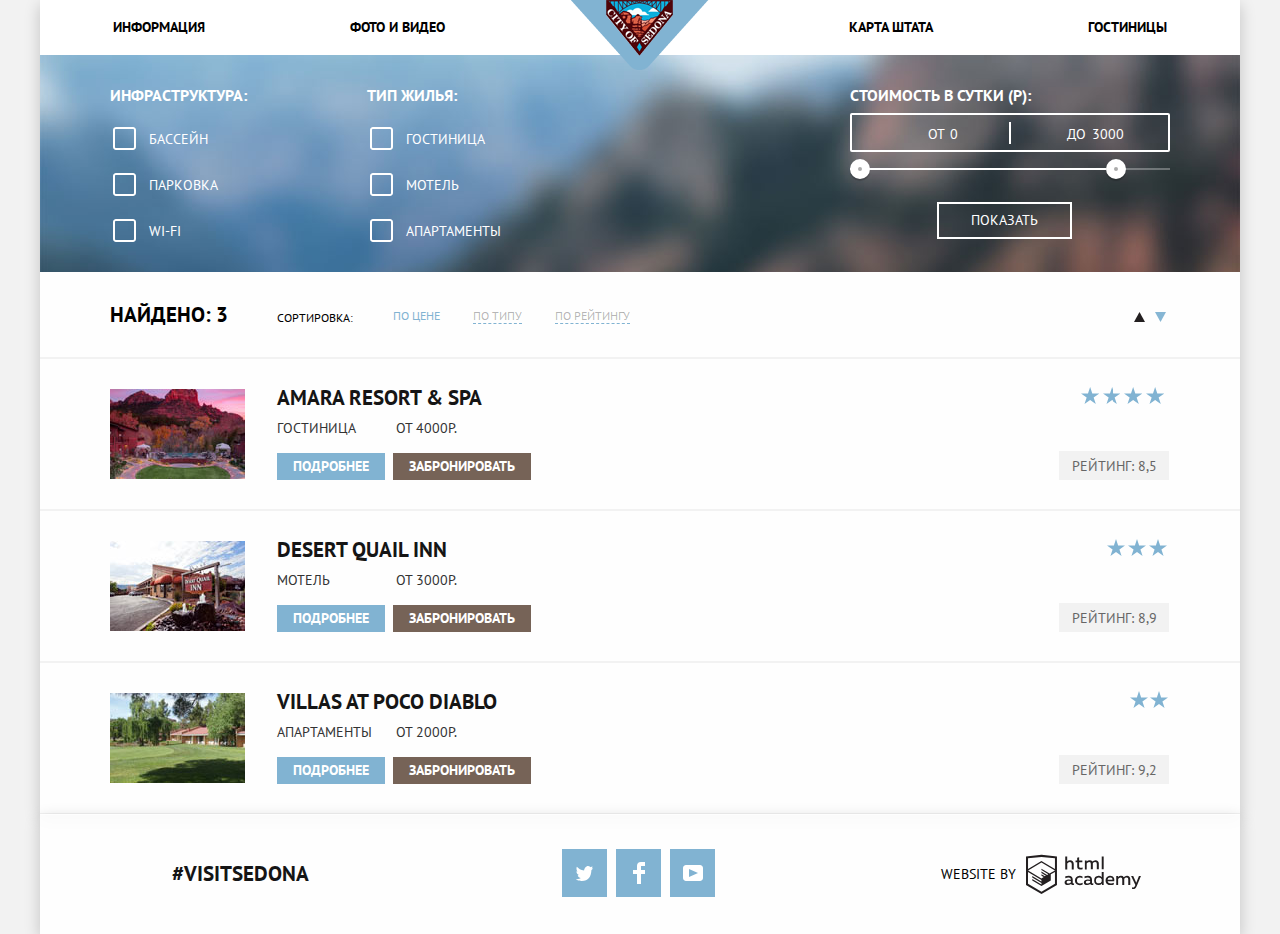
==== commit d66fc753: "плюс и минус" ====
--- a/inner.html
+++ b/inner.html
@@ -90,8 +90,8 @@
                <li><a href="#" class="sorting-rating">по рейтингу</a></li>
              </ul>
              <ul class="sorting-items-arrow">
-               <li class="arrow-up"></li>
-               <li class="arrow-dir"></li>
+               <a class="arrow-up"><a>
+               <a class="arrow-dir"></a>
              </ul>
             </section>
             </section>
--- a/css/main.css
+++ b/css/main.css
@@ -4,6 +4,7 @@
 		background-color: #f2f2f2;
 		margin: 0;
 		padding: 0;
+
 	}
 	a {
 	    text-decoration: none 
@@ -303,6 +304,7 @@
     .map {
     	line-height: 0;
     	max-height: 474px;
+    	position: relative;
     	
     }
     iframe {
@@ -325,7 +327,7 @@
     }
     .social-footer {
     	margin-left: 74px;
-    	margin-top: 23px;
+    	margin-top: 15px;
     	width: 200px;
     	height: 65px;
     }
@@ -397,9 +399,10 @@
     	top: 2167px;
     	margin: 0;
     	padding: 0;
-    	left: 1%; 
-        right: 1%;
-        margin: auto;
+    	 
+  left: 50%;
+ 
+  margin: -70px 0 0 -170px;
     	box-sizing: border-box;
     	width: 569px;
     	height: 395px;
@@ -407,6 +410,7 @@
     .popup-item {
     	list-style: none;
     	margin: 0;
+    	margin-bottom: -1px;
     	padding-left: 58px;
 
     	
@@ -428,24 +432,28 @@
     	
     }
     .popup-children {
-    	margin-right: 24px;
-        padding-left: 40px;
+    	padding-left: 56px;
+        margin-right: 26px;
 
     }
     .popup-date-input {
     	background-color: #f2f2f2;
     	border: none;
-    	width: 345px;
+    	width: 343px;
     	height: 38px;
     	padding: 0;
-        margin-left: 18px;
-    	margin-bottom: 30px;
-    	
+        margin-bottom: 30px;
+        margin-left: 17px;
+        text-indent: 17px;
+    	
+    }
+    .popup-date-input-2  {
+    	margin-left: 13px;
     }
     .popup-number {
     	display: flex;
+    	align-items: center;
     	list-style: none;
-    	display: block;
     	margin: 0;
     	padding: 0;
     	height: 38px;
@@ -458,9 +466,7 @@
     	height: 38px;
     	padding: 0;
     	text-align: center;
-    	
-
-    	
+    		
     }
     .popup-number-children {
     	background-color: #f2f2f2;
@@ -487,14 +493,14 @@
     	box-sizing: border-box;
     	margin-top: 52px;
     	width: 457px;
-    	height: 58px;
+    	height: 61px;
     	margin-left: 57px;
     	padding-left: 4px;
     }
     .popup-calendar-arrival {
     	position: absolute;
-    	left: 484px;
-        top: 63px;
+    	right: 65px;
+        top: 64px;
         width: 21px;
         height: 22px;
         padding: 0;
@@ -505,8 +511,8 @@
     }
     .popup-calendar-departure {
     	position: absolute;
-    	left: 484px;
-    	top: 130px;
+    	right: 65px;
+    	top: 132px;
     	width: 21px;
         height: 22px;
         padding: 0;
@@ -516,17 +522,15 @@
 
 
     }
-    
+    .popup-calendar-arrival:hover path, 
+    .popup-calendar-departure:hover path{
+    	fill: #000000;
+    }
     .popup-calendar-arrival:active path, 
     .popup-calendar-departure:active path {
     	fill: #81b3d2;
 
     }
-    .popup-calendar-arrival:hover path, 
-    .popup-calendar-departure:hover path{
-    	fill: #000000;
-    }
-    
     .options-btn-right:hover,.travel-date-btn:hover {
     	background-color: #604e43;
     }
@@ -535,64 +539,49 @@
     	color: rgba(255, 255, 255, 0.3);
     }
     .minus {
-    	
+    	width: 38px;
+    	height: 38px;
+        background-color: #f2f2f2;
+    	border: none;
+    	color: #a9a9a9;
+    	margin-left: 38px;
+	
+    }
+    .plus {
+        width: 38px;
+    	height: 38px;
+        background-color: #f2f2f2;
+    	border: none;
+    	color: #a9a9a9;
+    	font-weight: bold;
+    }
+
+    .minus-2 {
+    	width: 38px;
+    	height: 38px;
+    	background-color: #f2f2f2;
+    	border: none;
+    	color: #a9a9a9;
+    	
+
+    }
+    .plus-2 {
     	width: 38px;
     	height: 38px;
     	padding: 0;
     	background-color: #f2f2f2;
     	border: none;
-    	font-size: 11px;
-    	line-height: 30px;
-    	font-weight: bold;
     	color: #a9a9a9;
-    	margin-left: 38px;
-    	 vertical-align: middle;
-
-    	
-    	
-    }
-    .plus {
-       
-        width: 38px;
-    	height: 38px;
-    	padding: 0;
-    	background-color: #f2f2f2;
-    	border: none;
-    	font-size: 11px;
-    	color: #a9a9a9;
-    	font-weight: bold;
-
-    	
-       
-    }
-    .minus-2 {
-    	
-        width: 38px;
-    	height: 38px;
-    	padding: 0;
-    	background-color: #f2f2f2;
-    	border: none;
-    	color: #a9a9a9;
-    	font-weight: bold;
-
-    }
-    .plus-2 {
-    	
-        width: 38px;
-    	height: 38px;
-    	padding: 0;
-    	background-color: #f2f2f2;
-    	border: none;
-    	color: #a9a9a9;
-    	font-weight: bold;
-    }
-    .minus, .minus-2:hover path {
-    	fill: #000000;
-    }
-   
-
-    
-    
+    	
+    }
+    .minus:hover line, .minus-2:hover line,
+    .plus:hover line, .plus-2:hover line  {
+    	stroke: #000000;
+    }
+    .minus:active line, .minus-2:active line,
+    .plus:active line, .plus-2:active line  {
+    	stroke: #81b3d2;
+    }
     input:hover {
     	background-color: #ebebeb;
     }
@@ -694,6 +683,8 @@
         background: url(../img/checkbox-off-checked-disabled.svg) no-repeat;
         
     }
+
+
     .cost {
     	margin-bottom: 7px;
     	color: #ffffff;
@@ -753,6 +744,7 @@
         margin: 0;
         color: inherit;
         font: inherit;
+        line-height: 0px;
         background: none;
         border: none;
     }
@@ -935,14 +927,13 @@
 		color: #151515;
 		margin-top: 0;
 		margin-bottom: 8px;
-		
-        padding-top: 25px;
+		padding-top: 25px;
        
     }
-    .hotel-name h3:hover {
+    .hotel-name:hover {
     	color: #81b3d2;
     }
-    .hotel-name h3:active {
+    .hotel-name:active {
     	color: rgba(0, 0, 0, 0.3);
     }
     .options-hotels-items {
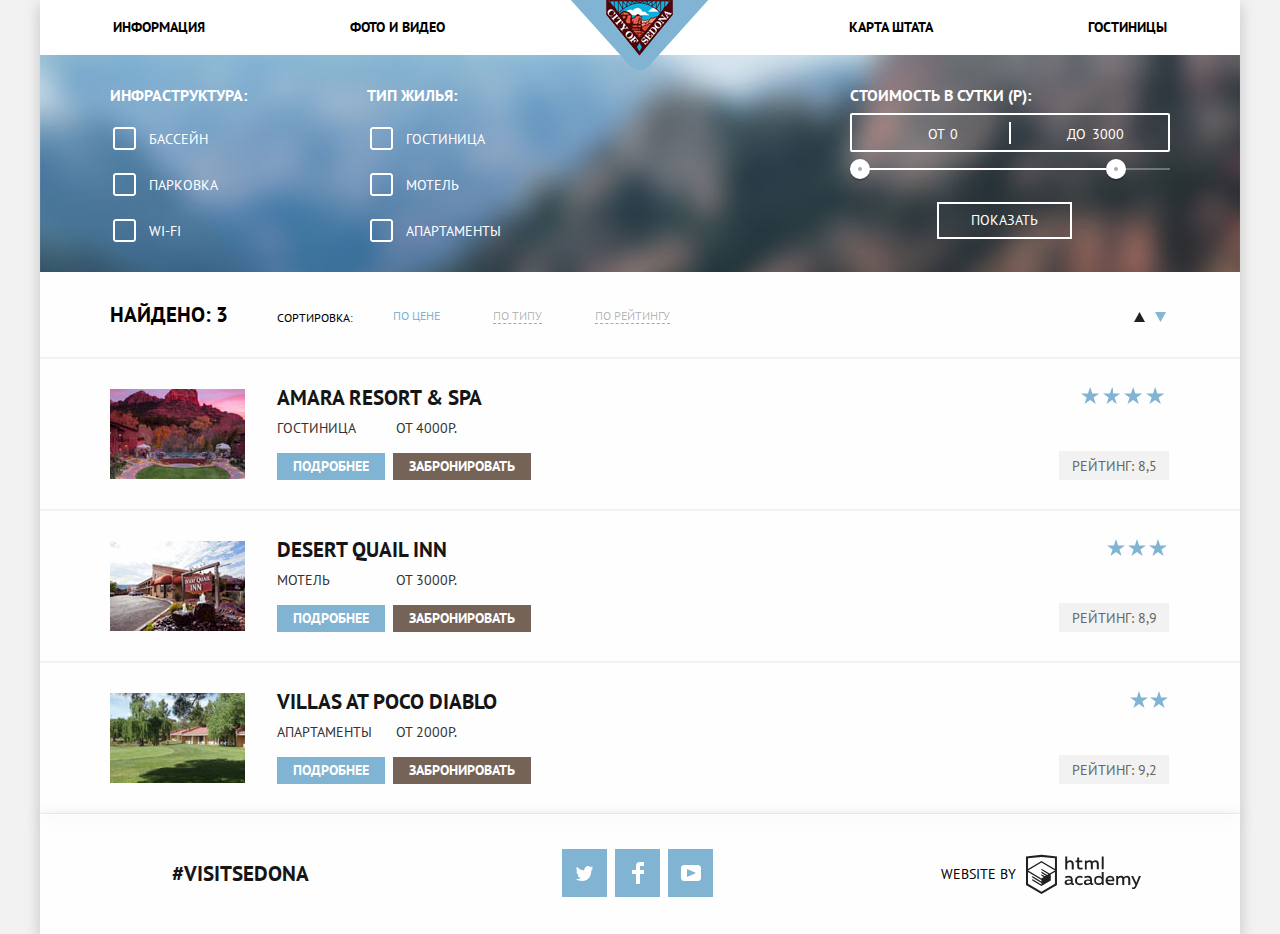
==== commit d88c2d19: "убрал список" ====
--- a/inner.html
+++ b/inner.html
@@ -89,10 +89,10 @@
                <li><a href="#" class="sorting-type">по типу</a></li>
                <li><a href="#" class="sorting-rating">по рейтингу</a></li>
              </ul>
-             <ul class="sorting-items-arrow">
-               <a class="arrow-up"><a>
+             <div class="sorting-items-arrow">
+               <a class="arrow-up"></a>
                <a class="arrow-dir"></a>
-             </ul>
+             </div>
             </section>
             </section>
             <section class="examples-options-hotels">
--- a/css/main.css
+++ b/css/main.css
@@ -14,7 +14,8 @@
 		margin-right: auto;
 		width: 1200px;
 		position: relative;
-		box-shadow: 0px 5px 15px rgba(0, 1, 1, 0.2);
+		-webkit-box-shadow: 0px 5px 15px rgba(0, 1, 1, 0.2);
+		        box-shadow: 0px 5px 15px rgba(0, 1, 1, 0.2);
 
 	}
 	.visually-hidden {
@@ -23,8 +24,11 @@
 	.content-header {
 		position: relative;
 		background-color: #ffffff;
+		display: -webkit-box;
+		display: -ms-flexbox;
 		display: flex;
-	    justify-content: space-around;
+	    -ms-flex-pack: distribute;
+	        justify-content: space-around;
 	    
 	}
 	.content-header a {
@@ -36,14 +40,19 @@
 	}
 	.header-nav {
 		list-style: none;
+		display: -webkit-box;
+		display: -ms-flexbox;
 		display: flex;
-	    justify-content: space-between;
+	    -webkit-box-pack: justify;
+	        -ms-flex-pack: justify;
+	            justify-content: space-between;
 	    width: 1055px;
 	    min-height: 55px;
 	    padding: 0;
 	    margin: 0;
 	    padding-top: 14px;
-	    box-sizing: border-box;
+	    -webkit-box-sizing: border-box;
+	            box-sizing: border-box;
 	}
 	.nav-foto-video {
 		margin-right: 249px;
@@ -73,16 +82,20 @@
 		color: #766357;
 	}
 	
-	.container {
-		position: relatie;
-	}
 	.main-logos {
 		background-image: url(../img/background.jpg);
 		background-repeat: no-repeat;
 		background-position: 0 -55px;
+        display: -webkit-box;
+        display: -ms-flexbox;
         display: flex;
-	    justify-content:center;
-	    flex-direction: column;
+	    -webkit-box-pack:center;
+	        -ms-flex-pack:center;
+	            justify-content:center;
+	    -webkit-box-orient: vertical;
+	    -webkit-box-direction: normal;
+	        -ms-flex-direction: column;
+	            flex-direction: column;
 	    min-height: 510px;
 
 	}
@@ -94,7 +107,7 @@
 		height: 57px;
 		position: absolute;
 		background: url(../img/shape.png);
-		top:505px;
+		top: 505px;
 	}
     .main-logos img {
     	margin-left: auto;
@@ -109,7 +122,8 @@
 		min-height: 170px;
 		padding-top: 14px;
 		margin-top: -10px;
-		box-sizing: border-box;
+		-webkit-box-sizing: border-box;
+		        box-sizing: border-box;
 	}
 	.main-text p {
 		color: #333333;
@@ -124,20 +138,24 @@
 		font-weight: bold;
 		padding-top: 32px;
 		padding-bottom: 12px;
-		box-sizing: border-box;
+		-webkit-box-sizing: border-box;
+		        box-sizing: border-box;
 	}
 	.advantages {
 		margin: 0;
 		padding: 0;
 	}
 	.advantages-block {
+        display: -webkit-box;
+        display: -ms-flexbox;
         display: flex;
     }
     .advantages-block-item {
 		background-color: #81b3d2;
 		width: 400px;
 		min-height: 255px;
-		box-sizing: border-box;
+		-webkit-box-sizing: border-box;
+		        box-sizing: border-box;
 		text-align: center;
 		padding-top: 25px;
 
@@ -197,6 +215,8 @@
 		
 		margin: 0;
 		padding: 0;
+		display: -webkit-box;
+		display: -ms-flexbox;
 		display: flex;
 	
 	}
@@ -205,7 +225,8 @@
 		width: 400px;
 		min-height: 330px;
 		text-align: center;
-		box-sizing: border-box;
+		-webkit-box-sizing: border-box;
+		        box-sizing: border-box;
 		padding-top: 160px;
 		position: relative;
 	}
@@ -259,19 +280,30 @@
     }
 
 	.travel-date {
+		display: -webkit-box;
+		display: -ms-flexbox;
 		display: flex;
 		margin: 0;
 		padding: 0;
 		background-color: #ffffff;
 		min-height: 293px;
-		justify-content: space-between;
-		flex-direction: column;
-		align-items: center;
+		-webkit-box-pack: justify;
+		    -ms-flex-pack: justify;
+		        justify-content: space-between;
+		-webkit-box-orient: vertical;
+		-webkit-box-direction: normal;
+		    -ms-flex-direction: column;
+		        flex-direction: column;
+		-webkit-box-align: center;
+		    -ms-flex-align: center;
+		        align-items: center;
 		
 	}
 	.travel-date-item {
 		background-color: #ffffff;
 	    text-align: center;
+       
+
 	    
 	}
     .travel-date-item p {
@@ -294,17 +326,21 @@
     	width: 569px;
     	padding: 0;
     	text-align: center;
-    	box-sizing: border-box;
+    	-webkit-box-sizing: border-box;
+    	        box-sizing: border-box;
     	border: none;
         text-transform: uppercase;
         font-weight: bold;
     	font-size: 21px;
     	line-height: 26px;
+
     }
     .map {
     	line-height: 0;
     	max-height: 474px;
-    	position: relative;
+        position: relative;
+    	
+    	
     	
     }
     iframe {
@@ -315,14 +351,21 @@
     	background-color: rgba(255, 255, 255, 0.9);
     	min-height: 120px;
     	width: 1200px;
+    	display: -webkit-box;
+    	display: -ms-flexbox;
     	display: flex;
-        justify-content: space-between;
-    	align-items: center;
+        -webkit-box-pack: justify;
+            -ms-flex-pack: justify;
+                justify-content: space-between;
+    	-webkit-box-align: center;
+    	    -ms-flex-align: center;
+    	        align-items: center;
     	position: absolute;
     	z-index: 100;
     	bottom: -119px;
     	left: 0;
-    	box-shadow: 0px 5px 15px rgba(0, 1, 1, 0.2);
+    	-webkit-box-shadow: 0px 5px 15px rgba(0, 1, 1, 0.2);
+    	        box-shadow: 0px 5px 15px rgba(0, 1, 1, 0.2);
     	
     }
     .social-footer {
@@ -336,7 +379,7 @@
     	height: 48px;
     	background-color: #81b3d2;
     	display: inline-block;
-    	margin-right: 5px;
+    	margin-right: 4px;
     }
     .social-footer a:hover {
     	background-color: #689fc1;
@@ -373,8 +416,12 @@
     	margin-right: 10px;
     }
     .footer-logo {
+    	display: -webkit-box;
+    	display: -ms-flexbox;
     	display: flex;
-    	align-items: center;
+    	-webkit-box-align: center;
+    	    -ms-flex-align: center;
+    	        align-items: center;
     	margin-right: 99px;
 
     }
@@ -385,9 +432,6 @@
     .footer-logo a:hover path {
     	fill: #81b3d2;
     }
-    
-    
-   
     .footer-logo a:active path {
     	fill: #c6c4c5;
     }
@@ -396,14 +440,14 @@
     	background-color: #ffffff;
     	position: absolute;
     	z-index: 1000;
-    	top: 2167px;
     	margin: 0;
     	padding: 0;
-    	 
-  left: 50%;
- 
-  margin: -70px 0 0 -170px;
-    	box-sizing: border-box;
+    	bottom: 169px;
+    	top: 2169px;
+        left: 50%;
+        margin-left: -284px;
+        -webkit-box-sizing: border-box;
+                box-sizing: border-box;
     	width: 569px;
     	height: 395px;
     }
@@ -451,8 +495,12 @@
     	margin-left: 13px;
     }
     .popup-number {
+    	display: -webkit-box;
+    	display: -ms-flexbox;
     	display: flex;
-    	align-items: center;
+    	-webkit-box-align: center;
+    	    -ms-flex-align: center;
+    	        align-items: center;
     	list-style: none;
     	margin: 0;
     	padding: 0;
@@ -490,7 +538,8 @@
     	font-weight: bold;
     	background-color: #81b3d2;
     	border: none;
-    	box-sizing: border-box;
+    	-webkit-box-sizing: border-box;
+    	        box-sizing: border-box;
     	margin-top: 52px;
     	width: 457px;
     	height: 61px;
@@ -609,9 +658,12 @@
     .selection-hotels-form {
     	margin: 0;
     	padding: 0;
+    	display: -webkit-box;
+    	display: -ms-flexbox;
     	display: flex;
     	padding-top: 30px;
-    	box-sizing: border-box;
+    	-webkit-box-sizing: border-box;
+    	        box-sizing: border-box;
 
     }
     .selection-hotels-list	{
@@ -722,7 +774,9 @@
         height: 22px;
 
         background: #ffffff;
-        transform: translate(-50%, -50%);
+        -webkit-transform: translate(-50%, -50%);
+            -ms-transform: translate(-50%, -50%);
+                transform: translate(-50%, -50%);
 }
 
     .price-controls label {
@@ -773,7 +827,8 @@
         background: #ababab;
         border: 8px solid #ffffff;
         border-radius: 50%;
-        box-shadow: 0 2px 1px 0 rgba(0, 1, 1, 0.2);
+        -webkit-box-shadow: 0 2px 1px 0 rgba(0, 1, 1, 0.2);
+                box-shadow: 0 2px 1px 0 rgba(0, 1, 1, 0.2);
         cursor: pointer;
     }
 
@@ -805,7 +860,8 @@
     	padding-top: 6px;
     	padding-bottom: 6px;
     	margin-right: 12px;
-    	box-sizing: border-box; 
+    	-webkit-box-sizing: border-box;
+    	        box-sizing: border-box; 
     }
     .cost-btn:hover {
     	color: #000000;
@@ -820,9 +876,15 @@
     .sorting {
     	min-height: 85px;
     	border-bottom: 2px solid #f2f2f2;
+    	display: -webkit-box;
+    	display: -ms-flexbox;
     	display: flex;
-    	justify-content: flex-start;
-    	align-items: center;
+    	-webkit-box-pack: start;
+    	    -ms-flex-pack: start;
+    	        justify-content: flex-start;
+    	-webkit-box-align: center;
+    	    -ms-flex-align: center;
+    	        align-items: center;
 
     }
     .find-span {
@@ -844,8 +906,12 @@
         width: 100%;
         padding-top: 1px;
         margin-right: 434px;
+    	display: -webkit-box;
+    	display: -ms-flexbox;
     	display: flex;
-    	justify-content: space-between;
+    	-webkit-box-pack: justify;
+    	    -ms-flex-pack: justify;
+    	        justify-content: space-between;
     }
     .sorting-items a {
     	font-size: 12px;
@@ -866,6 +932,8 @@
     	list-style: none;
     	width: 40px;
     	height: 11px;
+    	display: -webkit-box;
+    	display: -ms-flexbox;
     	display: flex;
     	margin-left: auto;
     	margin-right: 9px;
@@ -894,17 +962,26 @@
     	color: #81b3d2;
     }
     .examples-options-hotels {
+    	display: -webkit-box;
+    	display: -ms-flexbox;
     	display: flex;
-    	flex-direction: column;
-    	box-sizing: border-box;
+    	-webkit-box-orient: vertical;
+    	-webkit-box-direction: normal;
+    	    -ms-flex-direction: column;
+    	        flex-direction: column;
+    	-webkit-box-sizing: border-box;
+    	        box-sizing: border-box;
     	background-color: #fefefe;
     }
     .options-hotels {
     	min-height: 152px;
+    	display: -webkit-box;
+    	display: -ms-flexbox;
     	display: flex;
     	border-bottom: 2px solid #f2f2f2;
     	padding-left: 70px;
-    	box-sizing: border-box;
+    	-webkit-box-sizing: border-box;
+    	        box-sizing: border-box;
     	
     }
     .img-options-hotels {
@@ -937,6 +1014,8 @@
     	color: rgba(0, 0, 0, 0.3);
     }
     .options-hotels-items {
+    	display: -webkit-box;
+    	display: -ms-flexbox;
     	display: flex;
     	margin-top: 7px;
     	margin-bottom: 8px;
@@ -976,6 +1055,8 @@
     	
     }
     .options-hotels-btn {
+    	display: -webkit-box;
+    	display: -ms-flexbox;
     	display: flex;
     	width: 965px;
 
@@ -994,7 +1075,8 @@
     	padding-right: 16px;
     	padding-top: 3px;
     	padding-bottom: 3px;
-    	box-sizing: border-box;
+    	-webkit-box-sizing: border-box;
+    	        box-sizing: border-box;
         
      }
     .options-btn-right {
@@ -1031,4 +1113,3 @@
     }
 
 
-
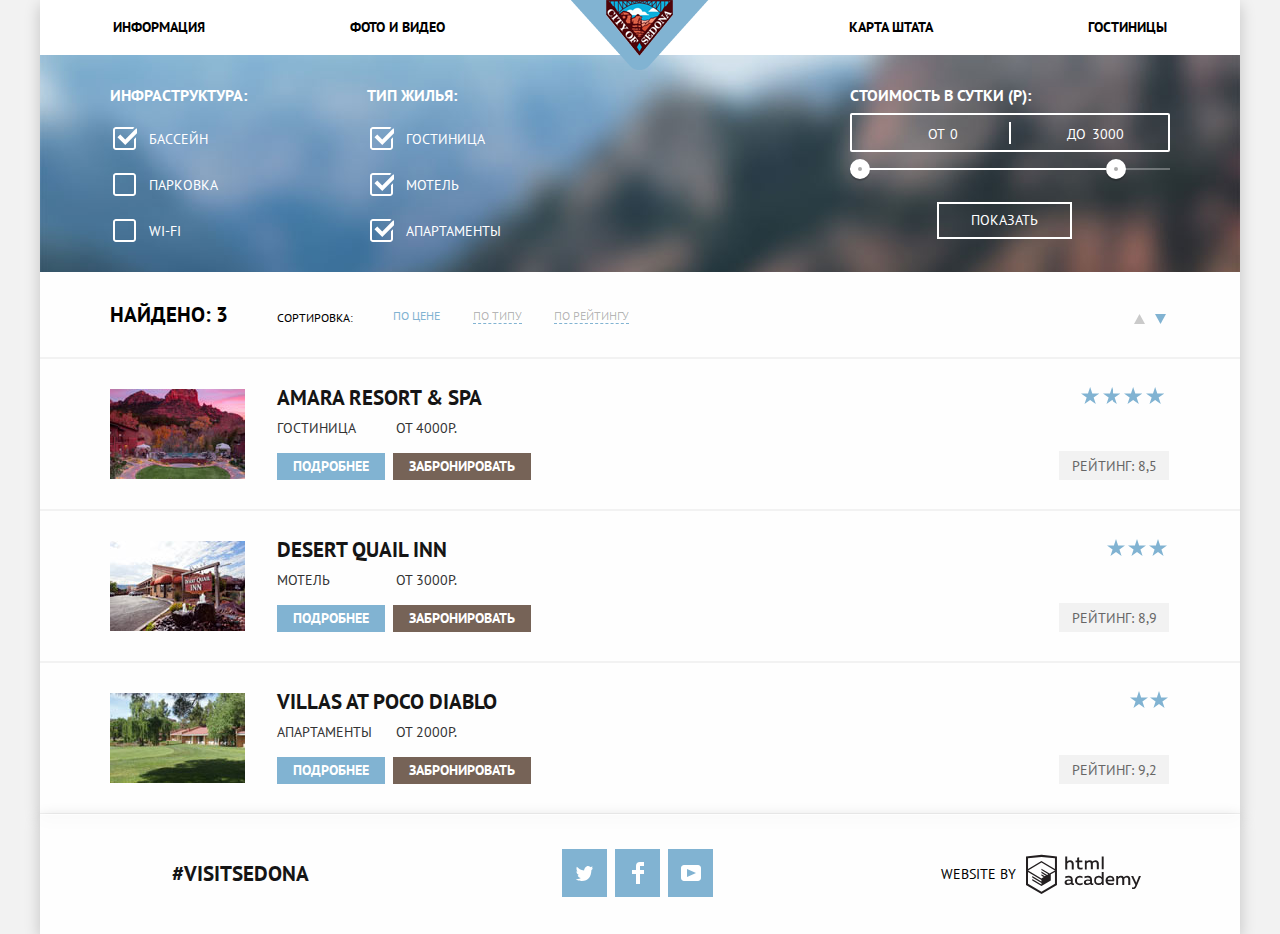
==== commit 7414fad6: "исправил недочеты" ====
--- a/inner.html
+++ b/inner.html
@@ -4,7 +4,7 @@
           <meta charset="utf-8">
            <title>HTML Academy: Седона</title>
            <link  type="text/css" href="https://fonts.googleapis.com/css?family=PT+Sans:400,700&amp;subset=cyrillic-ext" rel="stylesheet">
-           <link  href="normalize/normalize.css" rel="stylesheet">
+           <link  href="css/normalize.css" rel="stylesheet">
            <link  href="css/main.css" rel="stylesheet">
        </head>
 
@@ -34,7 +34,7 @@
               	<legend class="selection-hotels-infrastructure">Инфраструктура:</legend>
               	 <ul class="selection-hotels-list">
               	  <li>
-              	    <input type="checkbox" id="basin" name="basin" value="бассейн"><label for="basin">бассейн</label>
+              	    <input type="checkbox" id="basin" name="basin" value="бассейн" checked><label for="basin">бассейн</label>
                   </li>
                   <li>
                     <input type="checkbox" id="parking" name="parking" value="парковка">
@@ -50,15 +50,15 @@
                	<legend class="selection-hotels-housing-type">Тип жилья:</legend>
                	 <ul class="selection-hotels-list">
                	   <li>
-                    <input type="checkbox" id="hotel" name="hotel" value="гостиница">
+                    <input type="checkbox" id="hotel" name="hotel" value="гостиница" checked>
                	    <label for="hotel">гостиница</label>
                    </li>
                    <li>
-                    <input type="checkbox" id="motel" name="motel" value="мотель">
+                    <input type="checkbox" id="motel" name="motel" value="мотель" checked>
                     <label for="motel">мотель</label>
                    </li>
                    <li>
-                    <input type="checkbox" id="apartments" name="apartments" value="апартаменты">
+                    <input type="checkbox" id="apartments" name="apartments" value="апартаменты" checked>
                     <label for="apartments">апартаменты</label>
                    </li>
                   </ul>
@@ -90,8 +90,8 @@
                <li><a href="#" class="sorting-rating">по рейтингу</a></li>
              </ul>
              <div class="sorting-items-arrow">
-               <a class="arrow-up"></a>
-               <a class="arrow-dir"></a>
+               <a class="arrow-up"><svg xmlns="http://www.w3.org/2000/svg" width="11" height="10" viewBox="0 0 11 10"><path fill="#cacaca" d="M5.5 0L0 10h11z"/></svg></a>
+               <a class="arrow-dir active-arrow"><svg xmlns="http://www.w3.org/2000/svg" width="11" height="10" viewBox="0 0 11 10"><path fill="#81b3d2" d="M5.5 10L0 0h11"/></svg></a>
              </div>
             </section>
             </section>
--- a/css/main.css
+++ b/css/main.css
@@ -188,7 +188,7 @@
 		font-weight: normal;
 		color: #ffffff;
 		display: block;
-		 margin-top: 26px;
+		margin-top: 26px;
 	}
 	
 	
@@ -379,6 +379,7 @@
     	height: 48px;
     	background-color: #81b3d2;
     	display: inline-block;
+        vertical-align: middle;
     	margin-right: 4px;
     }
     .social-footer a:hover {
@@ -572,7 +573,7 @@
 
     }
     .popup-calendar-arrival:hover path, 
-    .popup-calendar-departure:hover path{
+    .popup-calendar-departure:hover path {
     	fill: #000000;
     }
     .popup-calendar-arrival:active path, 
@@ -905,7 +906,7 @@
     	list-style: none;
         width: 100%;
         padding-top: 1px;
-        margin-right: 434px;
+        margin-right: 475px;
     	display: -webkit-box;
     	display: -ms-flexbox;
     	display: flex;
@@ -927,6 +928,7 @@
     }
     .sorting-items a:active {
     	color: #000000;
+        border: none;
     }
     .sorting-items-arrow {
     	list-style: none;
@@ -937,27 +939,34 @@
     	display: flex;
     	margin-left: auto;
     	margin-right: 9px;
-    	padding-top: 6px;
     	padding-right: 65px;
     }
     .sorting-active:first-child {
     	border: none;
-    	color: #81b3d2 ;
+    	color: #81b3d2;
     }
     .sorting-active:first-child:hover {
     	border: none;
     }
+   
     .arrow-up {
-    	background: url(../img/icon-up-dir.svg) no-repeat;
-    	width: 11px;
-    	height: 11px;
-    	margin-right: 10px;
-    }
-    .arrow-dir {
-        background: url(../img/icon-down-dir.svg) no-repeat;
-    	width: 11px;
-    	height: 11px;
-    }
+        margin-right: 10px;
+
+   }
+   
+    .arrow-up:hover path,  .arrow-dir:hover path {
+       
+       fill: #000000;
+    }
+    .arrow-up:active path,  .arrow-dir:active path {
+       
+       fill: #81b3d2;
+   }
+   .active-arrow path {
+       fill: #81b3d2;
+
+   }
+
     .sorting-active {
     	color: #81b3d2;
     }
